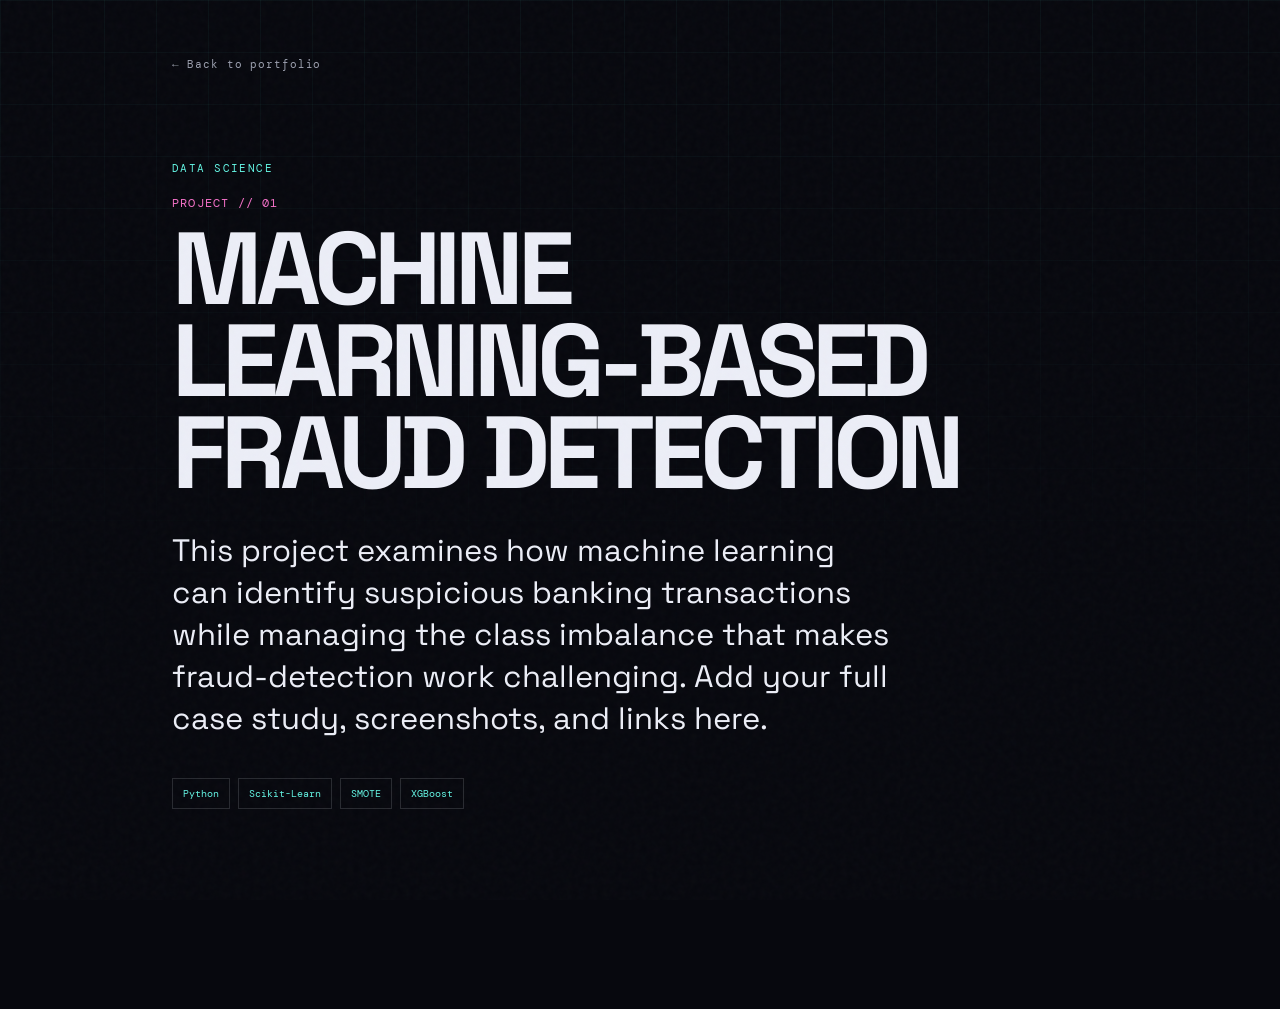
==== portfolio-site/project.html @ e12f3693 "updated porfolio" ====
<!doctype html>
<html lang="en">
  <head>
    <meta charset="UTF-8" />
    <meta name="viewport" content="width=device-width, initial-scale=1.0" />
    <meta name="theme-color" content="#07080e" />
    <link rel="icon" type="image/jpeg" href="assets/logo.jpg" />
    <title>Project | Amanuel Feyissa</title>
    <link rel="preconnect" href="https://fonts.googleapis.com" />
    <link rel="preconnect" href="https://fonts.gstatic.com" crossorigin />
    <link href="https://fonts.googleapis.com/css2?family=DM+Mono:wght@400;500&family=Space+Grotesk:wght@400;500;600;700&display=swap" rel="stylesheet" />
    <link rel="stylesheet" href="styles.css" />
    <link rel="stylesheet" href="styles-add.css" />
    <link rel="stylesheet" href="styles-project.css" />
  </head>
  <body>
    <div class="noise" aria-hidden="true"></div>
    <div class="grid" aria-hidden="true"></div>
    <main class="detail-wrap">
      <a class="back-link" href="index.html#work">← Back to portfolio</a>
      <p class="eyebrow" id="project-category"></p>
      <p class="project-number" id="project-number"></p>
      <h1 id="project-title"></h1>
      <p class="detail-intro" id="project-intro"></p>
      <div class="detail-tags" id="project-tags"></div>
    </main>
    <script src="content.js"></script>
    <script src="project-detail.js"></script>
  </body>
</html>
---- portfolio-site/styles.css ----
:root{--bg:#07080e;--panel:#10111a;--text:#eceef7;--muted:#9ca0af;--cyan:#63f5e4;--pink:#f270c7;--line:rgba(236,238,247,.15)}*{box-sizing:border-box}html{scroll-behavior:smooth}body{margin:0;background:var(--bg);color:var(--text);font-family:'Space Grotesk',sans-serif;overflow-x:hidden}.noise,.grid{position:fixed;inset:0;pointer-events:none}.grid{z-index:-2;background-image:linear-gradient(rgba(99,245,228,.045) 1px,transparent 1px),linear-gradient(90deg,rgba(99,245,228,.045) 1px,transparent 1px);background-size:52px 52px;mask-image:linear-gradient(to bottom,black,transparent 75%)}.noise{z-index:3;opacity:.035;background-image:url("data:image/svg+xml,%3Csvg viewBox='0 0 180 180' xmlns='http://www.w3.org/2000/svg'%3E%3Cfilter id='n'%3E%3CfeTurbulence type='fractalNoise' baseFrequency='.8' numOctaves='3' stitchTiles='stitch'/%3E%3C/filter%3E%3Crect width='100%25' height='100%25' filter='url(%23n)' opacity='.8'/%3E%3C/svg%3E")}.nav{height:76px;display:flex;justify-content:space-between;align-items:center;max-width:1280px;margin:auto;padding:0 32px;border-bottom:1px solid var(--line)}.brand{font:bold 25px 'DM Mono',monospace;color:var(--text);text-decoration:none}.brand span{color:var(--cyan)}nav{display:flex;gap:26px}nav a,.menu-button{font:12px 'DM Mono',monospace;letter-spacing:.08em;text-transform:uppercase;color:var(--muted);text-decoration:none}nav a:hover{color:var(--cyan)}.menu-button{display:none;background:transparent;border:0}.section{max-width:1280px;margin:auto;padding:118px 32px;border-bottom:1px solid var(--line)}.hero{min-height:calc(100vh - 76px);position:relative;display:flex;justify-content:center;flex-direction:column}.eyebrow,.project-main>p,.project-result>span,.recognition>span,.certs>span,.period{font:11px 'DM Mono',monospace;letter-spacing:.13em;color:var(--cyan);margin:0 0 20px}.hero h1,h2,h3{margin:0;letter-spacing:-.055em}.hero h1{max-width:900px;font-size:clamp(52px,9.3vw,132px);line-height:.87;text-transform:uppercase}.hero-role{font:500 clamp(17px,2.25vw,25px) 'DM Mono',monospace;color:var(--pink);margin:28px 0 16px}.hero-copy{font-size:18px;line-height:1.6;color:var(--muted);max-width:600px;margin:0}.hero-actions{display:flex;gap:14px;margin-top:38px}.button{border:1px solid var(--line);padding:15px 18px;color:var(--text);text-decoration:none;text-transform:uppercase;font:11px 'DM Mono',monospace;letter-spacing:.08em;transition:.2s}.button:hover{border-color:var(--cyan);color:var(--cyan)}.button.primary{background:var(--cyan);border-color:var(--cyan);color:#06100f}.button span{font-size:17px;margin-left:7px}.status{position:absolute;bottom:38px;font:11px 'DM Mono',monospace;color:var(--muted);letter-spacing:.06em}.status i{display:inline-block;width:8px;height:8px;background:var(--cyan);border-radius:50%;margin-right:9px;box-shadow:0 0 14px var(--cyan)}.hero-orb{position:absolute;right:5%;top:22%;width:min(31vw,390px);aspect-ratio:1;border:1px solid rgba(99,245,228,.25);border-radius:50%;animation:spin 30s linear infinite}.hero-orb:before,.hero-orb:after,.hero-orb span{content:'';position:absolute;inset:11%;border:1px solid rgba(242,112,199,.25);border-radius:50%;transform:rotate(52deg)}.hero-orb:after{inset:27%;border-color:var(--cyan);box-shadow:0 0 70px rgba(99,245,228,.13)}.hero-orb span:first-child{inset:-10%;border-color:rgba(99,245,228,.13);transform:rotate(75deg)}@keyframes spin{to{transform:rotate(360deg)}}h2{font-size:clamp(39px,6vw,78px);line-height:.95;text-transform:uppercase}h2 em{font-family:Georgia,serif;font-weight:400;color:var(--pink);text-transform:none}.about,.experience,.credentials{display:grid;grid-template-columns:minmax(230px,36%) 1fr;gap:8%}.large-copy{font-size:clamp(20px,2.5vw,31px);line-height:1.3;margin:0 0 52px}.stats{display:flex;border-block:1px solid var(--line);margin-bottom:30px}.stats div{flex:1;padding:18px 10px 18px 0}.stats div+div{border-left:1px solid var(--line);padding-left:18px}.stats strong{display:block;font-size:29px;color:var(--cyan)}.stats span,.strengths span{font:10px 'DM Mono',monospace;letter-spacing:.06em;color:var(--muted);text-transform:uppercase}.strengths{display:flex;flex-wrap:wrap;gap:8px}.strengths span,.tags span{border:1px solid var(--line);padding:8px 10px}.section-heading.wide{display:grid;grid-template-columns:1fr 1fr;column-gap:8%;margin-bottom:60px}.section-heading.wide .eyebrow{grid-column:1/-1}.section-heading.wide>p:last-child{color:var(--muted);line-height:1.6;max-width:300px;margin:0}.project{display:grid;grid-template-columns:8% 1fr 25%;gap:28px;padding:32px 0;border-top:1px solid var(--line)}.project:last-child{border-bottom:1px solid var(--line)}.project-id{font:13px 'DM Mono',monospace;color:var(--pink)}.project h3,.job h3,.education-item h3{font-size:clamp(23px,3vw,37px);line-height:1.05}.project-description{color:var(--muted);max-width:570px;line-height:1.55}.tags{display:flex;flex-wrap:wrap;gap:7px}.tags span{font:10px 'DM Mono',monospace;color:var(--cyan)}.project-result{border-left:1px solid var(--line);padding-left:25px;position:relative}.project-result p{color:var(--muted);line-height:1.45;margin:0;max-width:190px}.project-result a{position:absolute;right:0;bottom:0;font-size:28px;color:var(--text);text-decoration:none}.job{display:grid;grid-template-columns:180px 1fr;gap:32px;padding:0 0 37px;margin-bottom:37px;border-bottom:1px solid var(--line)}.job .period{color:var(--pink)}.company{color:var(--cyan);margin:7px 0 20px}.job ul{color:var(--muted);padding-left:17px;line-height:1.6;margin:0}.credentials-content{display:grid;gap:35px}.education-item{padding-bottom:24px;border-bottom:1px solid var(--line)}.education-item span{font:11px 'DM Mono',monospace;color:var(--pink)}.education-item p{color:var(--cyan);margin:7px 0}.education-item small{display:block;color:var(--muted);line-height:1.5;max-width:650px}.recognition,.certs{padding:22px;background:var(--panel);border-left:2px solid var(--cyan)}.recognition p{margin:0;line-height:1.55}.certs{border-color:var(--pink)}.certs ul{padding-left:17px;color:var(--muted);line-height:1.7;margin:0}.contact{min-height:70vh;display:flex;flex-direction:column;justify-content:center}.contact h2{margin-bottom:36px}.email{font-size:clamp(17px,2.8vw,35px);color:var(--cyan);text-decoration:none;overflow-wrap:anywhere}.email:hover{color:var(--pink)}.contact-meta{display:flex;gap:20px;flex-wrap:wrap;margin-top:34px;font:11px 'DM Mono',monospace;color:var(--muted)}.contact-meta a{color:var(--text)}footer{max-width:1280px;margin:auto;padding:24px 32px;display:flex;justify-content:space-between;color:var(--muted);font:10px 'DM Mono',monospace;letter-spacing:.08em}@media(max-width:700px){.nav,.section,footer{padding-left:20px;padding-right:20px}.section{padding-top:78px;padding-bottom:78px}.hero{min-height:720px}.hero-orb{width:220px;right:-42px;top:14%;opacity:.6}.menu-button{display:block}nav{display:none;position:absolute;top:76px;left:0;right:0;padding:20px;background:#0c0d14;border-bottom:1px solid var(--line);flex-direction:column;z-index:5}nav.open{display:flex}.about,.experience,.credentials{grid-template-columns:1fr;gap:45px}.section-heading.wide{display:block;margin-bottom:43px}.section-heading.wide h2{margin-bottom:20px}.project{grid-template-columns:42px 1fr;gap:14px}.project-result{grid-column:2;border:0;border-top:1px solid var(--line);padding:15px 35px 0 0}.job{grid-template-columns:1fr;gap:8px;padding-bottom:27px;margin-bottom:27px}.job .period{margin:0}.hero-actions{flex-wrap:wrap}.status{bottom:24px}footer{gap:11px;flex-direction:column}.stats strong{font-size:23px}}@media(prefers-reduced-motion:reduce){html{scroll-behavior:auto}.hero-orb{animation:none}}
---- portfolio-site/styles-add.css ----
a.project{text-decoration:none;color:inherit;transition:background .2s}a.project:hover{background:rgba(99,245,228,.03)}a.project:hover .project-arrow{color:var(--cyan)}.project-arrow{position:absolute;right:0;bottom:0;font-size:28px;color:var(--text)}.portrait-frame{position:absolute;right:8%;top:18%;z-index:1;width:min(25vw,310px);aspect-ratio:4/5;border:1px solid var(--cyan);padding:8px;background:var(--panel);transform:rotate(3deg)}.portrait-frame img{width:100%;height:100%;object-fit:cover;object-position:center 20%;filter:grayscale(1) contrast(1.18)}.portrait-frame span{position:absolute;right:-34px;bottom:16px;background:var(--pink);color:#160411;padding:7px 9px;font:10px 'DM Mono',monospace}.hero-orb{right:3%;top:17%;width:min(35vw,420px)}.skills-grid,.certification-grid{display:grid;grid-template-columns:repeat(2,1fr);gap:14px}.skill-card,.cert-card{background:rgba(16,17,26,.78);border:1px solid var(--line);padding:24px;display:flex;gap:20px;transition:transform .2s,border-color .2s}.skill-card:hover,.cert-card:hover{transform:translateY(-4px);border-color:var(--cyan)}.skill-mark,.cert-mark{display:grid;place-items:center;flex:0 0 57px;height:57px;border:1px solid var(--cyan);color:var(--cyan);font:600 15px 'DM Mono',monospace}.skill-card h3,.cert-card h3{font-size:19px;letter-spacing:-.03em;margin:2px 0 14px}.skill-items{display:flex;flex-wrap:wrap;gap:6px}.skill-items span{font:10px 'DM Mono',monospace;color:var(--muted);border:1px solid var(--line);padding:6px}.certification-grid{grid-template-columns:repeat(3,1fr)}.cert-card{display:block;min-height:190px}.cert-card p{font:10px 'DM Mono',monospace;letter-spacing:.08em;color:var(--cyan);margin:25px 0 9px}.cert-card span{font:10px 'DM Mono',monospace;color:var(--muted)}@media(max-width:700px){.portrait-frame{width:170px;right:20px;top:12%;opacity:.85}.hero-orb{width:220px;right:-42px;top:14%;opacity:.45}.skills-grid,.certification-grid{grid-template-columns:1fr}}
---- portfolio-site/styles-project.css ----
.detail-wrap{max-width:1000px;margin:auto;padding:52px 32px 120px}.back-link{display:inline-block;margin-bottom:90px;color:var(--muted);font:11px 'DM Mono',monospace;letter-spacing:.08em;text-decoration:none}.back-link:hover{color:var(--cyan)}.project-number{font:12px 'DM Mono',monospace;color:var(--pink);letter-spacing:.1em}.detail-wrap h1{max-width:850px;font-size:clamp(48px,8vw,105px);line-height:.9;text-transform:uppercase;margin:10px 0 30px;letter-spacing:-.06em}.detail-intro{max-width:720px;font-size:clamp(20px,3vw,31px);line-height:1.35;color:var(--text)}.detail-tags{display:flex;flex-wrap:wrap;gap:8px;margin:38px 0 80px}.detail-tags span{padding:8px 10px;border:1px solid var(--line);font:10px 'DM Mono',monospace;color:var(--cyan)}.detail-section{max-width:760px;border-top:1px solid var(--line);padding:35px 0}.detail-section h2{margin-bottom:24px}.detail-placeholder{color:var(--muted);font-size:17px;line-height:1.7}.detail-placeholder code{color:var(--cyan);font:13px 'DM Mono',monospace}.outcome>p:last-child{font-size:22px;line-height:1.4;color:var(--pink)}@media(max-width:700px){.detail-wrap{padding:32px 20px 80px}.back-link{margin-bottom:65px}}
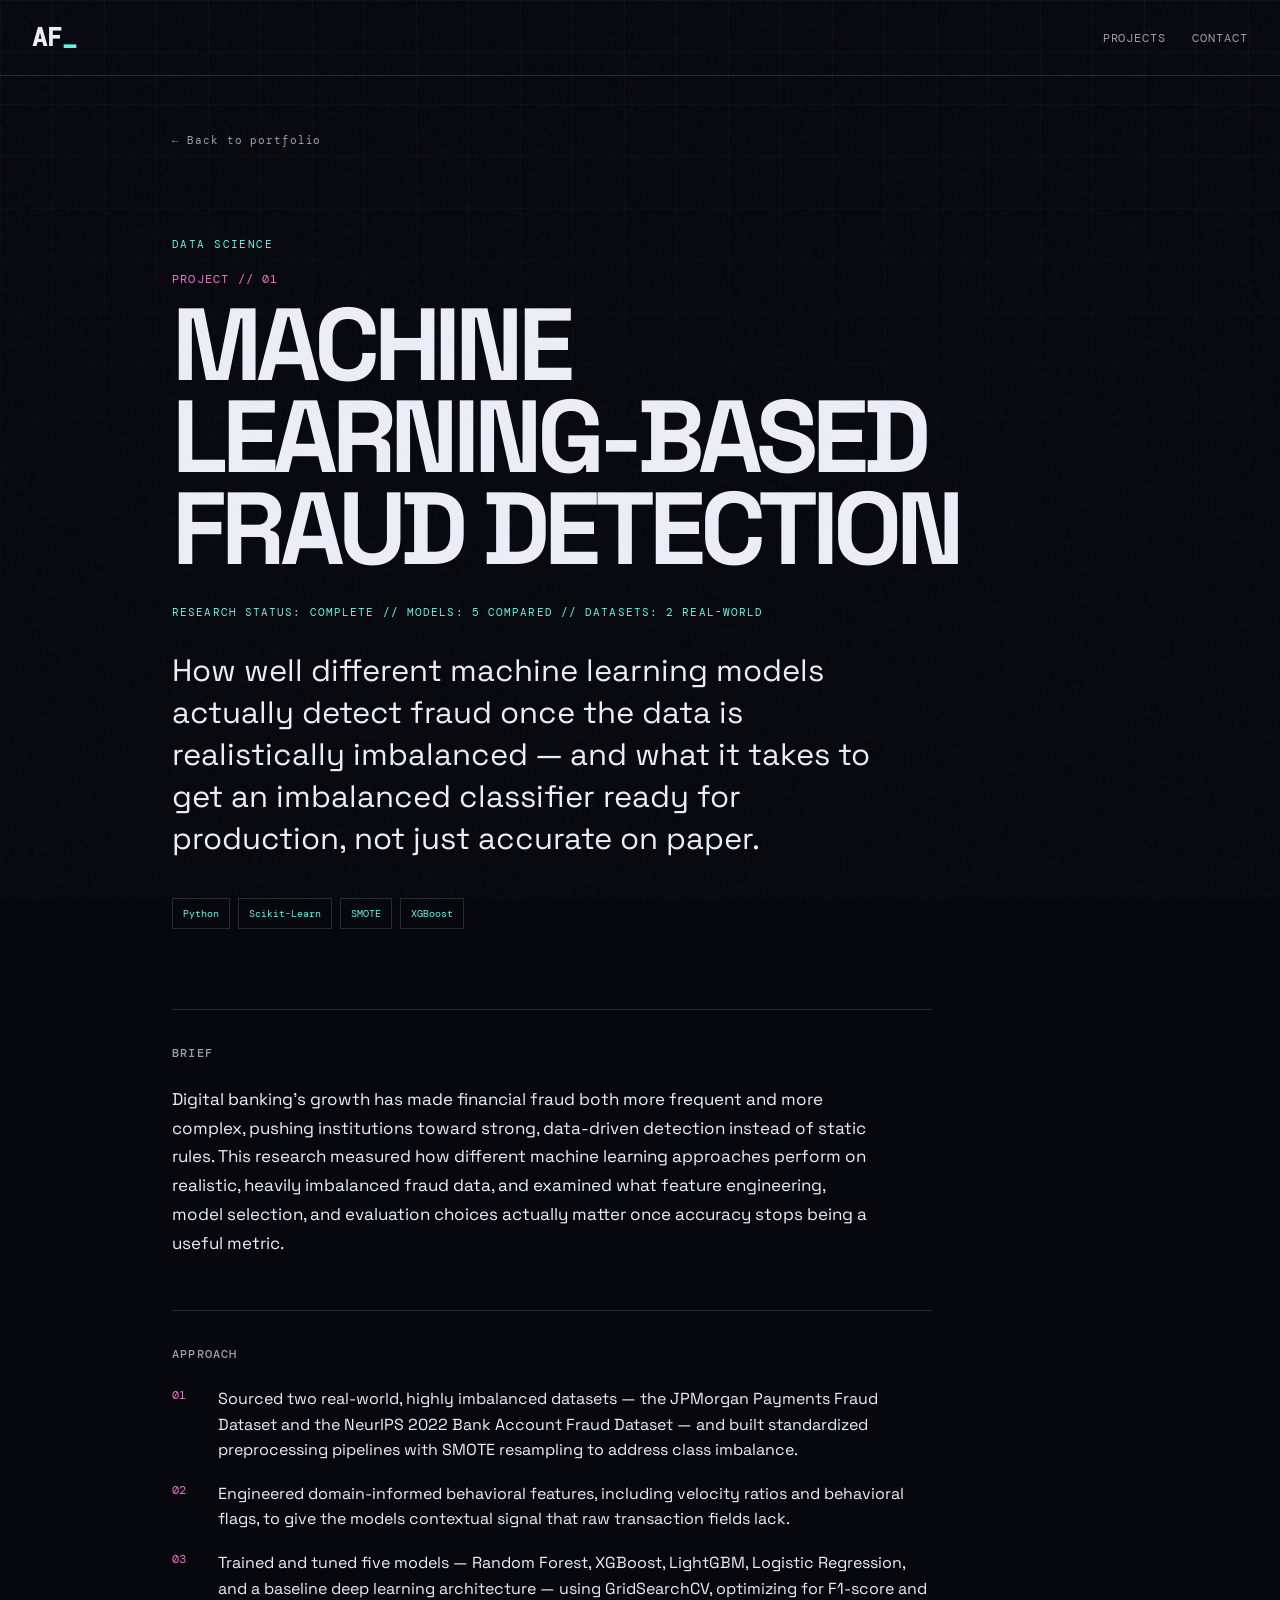
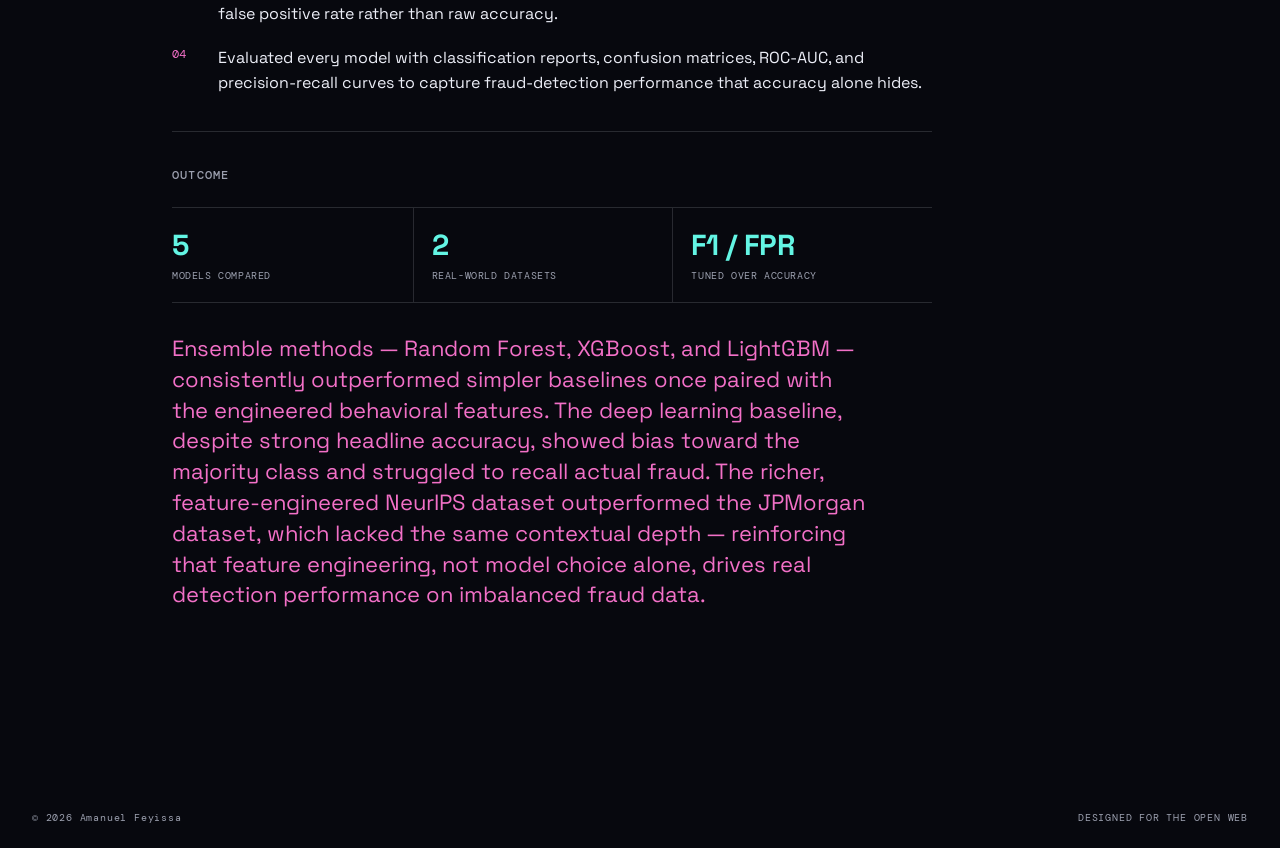
==== commit d623822d: "Fix critical UI bugs and build out real project case studies - Fix duplicate id="certifications" col" ====
--- a/portfolio-site/project.html
+++ b/portfolio-site/project.html
@@ -16,14 +16,33 @@
   <body>
     <div class="noise" aria-hidden="true"></div>
     <div class="grid" aria-hidden="true"></div>
+    <header class="nav"><a class="brand" href="index.html#top" aria-label="Home">AF<span>_</span></a><div class="mini-nav"><a href="index.html#work">Projects</a><a href="index.html#contact">Contact</a></div></header>
     <main class="detail-wrap">
       <a class="back-link" href="index.html#work">← Back to portfolio</a>
       <p class="eyebrow" id="project-category"></p>
       <p class="project-number" id="project-number"></p>
       <h1 id="project-title"></h1>
+      <p class="status-line" id="project-status"></p>
       <p class="detail-intro" id="project-intro"></p>
       <div class="detail-tags" id="project-tags"></div>
+
+      <section class="detail-section">
+        <h2>Brief</h2>
+        <p id="project-brief"></p>
+      </section>
+
+      <section class="detail-section">
+        <h2 id="project-approach-heading">Approach</h2>
+        <ul class="approach-list" id="project-approach"></ul>
+      </section>
+
+      <section class="detail-section outcome">
+        <h2>Outcome</h2>
+        <div class="stats" id="project-stats"></div>
+        <p id="project-outcome"></p>
+      </section>
     </main>
+    <footer><span>© <span id="year"></span> <span data-short-name></span></span><span>DESIGNED FOR THE OPEN WEB</span></footer>
     <script src="content.js"></script>
     <script src="project-detail.js"></script>
   </body>
--- a/portfolio-site/styles.css
+++ b/portfolio-site/styles.css
@@ -1 +1 @@
-:root{--bg:#07080e;--panel:#10111a;--text:#eceef7;--muted:#9ca0af;--cyan:#63f5e4;--pink:#f270c7;--line:rgba(236,238,247,.15)}*{box-sizing:border-box}html{scroll-behavior:smooth}body{margin:0;background:var(--bg);color:var(--text);font-family:'Space Grotesk',sans-serif;overflow-x:hidden}.noise,.grid{position:fixed;inset:0;pointer-events:none}.grid{z-index:-2;background-image:linear-gradient(rgba(99,245,228,.045) 1px,transparent 1px),linear-gradient(90deg,rgba(99,245,228,.045) 1px,transparent 1px);background-size:52px 52px;mask-image:linear-gradient(to bottom,black,transparent 75%)}.noise{z-index:3;opacity:.035;background-image:url("data:image/svg+xml,%3Csvg viewBox='0 0 180 180' xmlns='http://www.w3.org/2000/svg'%3E%3Cfilter id='n'%3E%3CfeTurbulence type='fractalNoise' baseFrequency='.8' numOctaves='3' stitchTiles='stitch'/%3E%3C/filter%3E%3Crect width='100%25' height='100%25' filter='url(%23n)' opacity='.8'/%3E%3C/svg%3E")}.nav{height:76px;display:flex;justify-content:space-between;align-items:center;max-width:1280px;margin:auto;padding:0 32px;border-bottom:1px solid var(--line)}.brand{font:bold 25px 'DM Mono',monospace;color:var(--text);text-decoration:none}.brand span{color:var(--cyan)}nav{display:flex;gap:26px}nav a,.menu-button{font:12px 'DM Mono',monospace;letter-spacing:.08em;text-transform:uppercase;color:var(--muted);text-decoration:none}nav a:hover{color:var(--cyan)}.menu-button{display:none;background:transparent;border:0}.section{max-width:1280px;margin:auto;padding:118px 32px;border-bottom:1px solid var(--line)}.hero{min-height:calc(100vh - 76px);position:relative;display:flex;justify-content:center;flex-direction:column}.eyebrow,.project-main>p,.project-result>span,.recognition>span,.certs>span,.period{font:11px 'DM Mono',monospace;letter-spacing:.13em;color:var(--cyan);margin:0 0 20px}.hero h1,h2,h3{margin:0;letter-spacing:-.055em}.hero h1{max-width:900px;font-size:clamp(52px,9.3vw,132px);line-height:.87;text-transform:uppercase}.hero-role{font:500 clamp(17px,2.25vw,25px) 'DM Mono',monospace;color:var(--pink);margin:28px 0 16px}.hero-copy{font-size:18px;line-height:1.6;color:var(--muted);max-width:600px;margin:0}.hero-actions{display:flex;gap:14px;margin-top:38px}.button{border:1px solid var(--line);padding:15px 18px;color:var(--text);text-decoration:none;text-transform:uppercase;font:11px 'DM Mono',monospace;letter-spacing:.08em;transition:.2s}.button:hover{border-color:var(--cyan);color:var(--cyan)}.button.primary{background:var(--cyan);border-color:var(--cyan);color:#06100f}.button span{font-size:17px;margin-left:7px}.status{position:absolute;bottom:38px;font:11px 'DM Mono',monospace;color:var(--muted);letter-spacing:.06em}.status i{display:inline-block;width:8px;height:8px;background:var(--cyan);border-radius:50%;margin-right:9px;box-shadow:0 0 14px var(--cyan)}.hero-orb{position:absolute;right:5%;top:22%;width:min(31vw,390px);aspect-ratio:1;border:1px solid rgba(99,245,228,.25);border-radius:50%;animation:spin 30s linear infinite}.hero-orb:before,.hero-orb:after,.hero-orb span{content:'';position:absolute;inset:11%;border:1px solid rgba(242,112,199,.25);border-radius:50%;transform:rotate(52deg)}.hero-orb:after{inset:27%;border-color:var(--cyan);box-shadow:0 0 70px rgba(99,245,228,.13)}.hero-orb span:first-child{inset:-10%;border-color:rgba(99,245,228,.13);transform:rotate(75deg)}@keyframes spin{to{transform:rotate(360deg)}}h2{font-size:clamp(39px,6vw,78px);line-height:.95;text-transform:uppercase}h2 em{font-family:Georgia,serif;font-weight:400;color:var(--pink);text-transform:none}.about,.experience,.credentials{display:grid;grid-template-columns:minmax(230px,36%) 1fr;gap:8%}.large-copy{font-size:clamp(20px,2.5vw,31px);line-height:1.3;margin:0 0 52px}.stats{display:flex;border-block:1px solid var(--line);margin-bottom:30px}.stats div{flex:1;padding:18px 10px 18px 0}.stats div+div{border-left:1px solid var(--line);padding-left:18px}.stats strong{display:block;font-size:29px;color:var(--cyan)}.stats span,.strengths span{font:10px 'DM Mono',monospace;letter-spacing:.06em;color:var(--muted);text-transform:uppercase}.strengths{display:flex;flex-wrap:wrap;gap:8px}.strengths span,.tags span{border:1px solid var(--line);padding:8px 10px}.section-heading.wide{display:grid;grid-template-columns:1fr 1fr;column-gap:8%;margin-bottom:60px}.section-heading.wide .eyebrow{grid-column:1/-1}.section-heading.wide>p:last-child{color:var(--muted);line-height:1.6;max-width:300px;margin:0}.project{display:grid;grid-template-columns:8% 1fr 25%;gap:28px;padding:32px 0;border-top:1px solid var(--line)}.project:last-child{border-bottom:1px solid var(--line)}.project-id{font:13px 'DM Mono',monospace;color:var(--pink)}.project h3,.job h3,.education-item h3{font-size:clamp(23px,3vw,37px);line-height:1.05}.project-description{color:var(--muted);max-width:570px;line-height:1.55}.tags{display:flex;flex-wrap:wrap;gap:7px}.tags span{font:10px 'DM Mono',monospace;color:var(--cyan)}.project-result{border-left:1px solid var(--line);padding-left:25px;position:relative}.project-result p{color:var(--muted);line-height:1.45;margin:0;max-width:190px}.project-result a{position:absolute;right:0;bottom:0;font-size:28px;color:var(--text);text-decoration:none}.job{display:grid;grid-template-columns:180px 1fr;gap:32px;padding:0 0 37px;margin-bottom:37px;border-bottom:1px solid var(--line)}.job .period{color:var(--pink)}.company{color:var(--cyan);margin:7px 0 20px}.job ul{color:var(--muted);padding-left:17px;line-height:1.6;margin:0}.credentials-content{display:grid;gap:35px}.education-item{padding-bottom:24px;border-bottom:1px solid var(--line)}.education-item span{font:11px 'DM Mono',monospace;color:var(--pink)}.education-item p{color:var(--cyan);margin:7px 0}.education-item small{display:block;color:var(--muted);line-height:1.5;max-width:650px}.recognition,.certs{padding:22px;background:var(--panel);border-left:2px solid var(--cyan)}.recognition p{margin:0;line-height:1.55}.certs{border-color:var(--pink)}.certs ul{padding-left:17px;color:var(--muted);line-height:1.7;margin:0}.contact{min-height:70vh;display:flex;flex-direction:column;justify-content:center}.contact h2{margin-bottom:36px}.email{font-size:clamp(17px,2.8vw,35px);color:var(--cyan);text-decoration:none;overflow-wrap:anywhere}.email:hover{color:var(--pink)}.contact-meta{display:flex;gap:20px;flex-wrap:wrap;margin-top:34px;font:11px 'DM Mono',monospace;color:var(--muted)}.contact-meta a{color:var(--text)}footer{max-width:1280px;margin:auto;padding:24px 32px;display:flex;justify-content:space-between;color:var(--muted);font:10px 'DM Mono',monospace;letter-spacing:.08em}@media(max-width:700px){.nav,.section,footer{padding-left:20px;padding-right:20px}.section{padding-top:78px;padding-bottom:78px}.hero{min-height:720px}.hero-orb{width:220px;right:-42px;top:14%;opacity:.6}.menu-button{display:block}nav{display:none;position:absolute;top:76px;left:0;right:0;padding:20px;background:#0c0d14;border-bottom:1px solid var(--line);flex-direction:column;z-index:5}nav.open{display:flex}.about,.experience,.credentials{grid-template-columns:1fr;gap:45px}.section-heading.wide{display:block;margin-bottom:43px}.section-heading.wide h2{margin-bottom:20px}.project{grid-template-columns:42px 1fr;gap:14px}.project-result{grid-column:2;border:0;border-top:1px solid var(--line);padding:15px 35px 0 0}.job{grid-template-columns:1fr;gap:8px;padding-bottom:27px;margin-bottom:27px}.job .period{margin:0}.hero-actions{flex-wrap:wrap}.status{bottom:24px}footer{gap:11px;flex-direction:column}.stats strong{font-size:23px}}@media(prefers-reduced-motion:reduce){html{scroll-behavior:auto}.hero-orb{animation:none}}
+:root{--bg:#07080e;--panel:#10111a;--text:#eceef7;--muted:#9ca0af;--cyan:#63f5e4;--pink:#f270c7;--line:rgba(236,238,247,.15)}*{box-sizing:border-box}html{scroll-behavior:smooth}body{margin:0;background:var(--bg);color:var(--text);font-family:'Space Grotesk',sans-serif;overflow-x:hidden}.noise,.grid{position:fixed;inset:0;pointer-events:none}.grid{z-index:-2;background-image:linear-gradient(rgba(99,245,228,.045) 1px,transparent 1px),linear-gradient(90deg,rgba(99,245,228,.045) 1px,transparent 1px);background-size:52px 52px;mask-image:linear-gradient(to bottom,black,transparent 75%)}.noise{z-index:3;opacity:.035;background-image:url("data:image/svg+xml,%3Csvg viewBox='0 0 180 180' xmlns='http://www.w3.org/2000/svg'%3E%3Cfilter id='n'%3E%3CfeTurbulence type='fractalNoise' baseFrequency='.8' numOctaves='3' stitchTiles='stitch'/%3E%3C/filter%3E%3Crect width='100%25' height='100%25' filter='url(%23n)' opacity='.8'/%3E%3C/svg%3E")}.nav{height:76px;display:flex;justify-content:space-between;align-items:center;max-width:1280px;margin:auto;padding:0 32px;border-bottom:1px solid var(--line)}.brand{font:bold 25px 'DM Mono',monospace;color:var(--text);text-decoration:none}.brand span{color:var(--cyan)}nav{display:flex;gap:26px}nav a,.menu-button{font:12px 'DM Mono',monospace;letter-spacing:.08em;text-transform:uppercase;color:var(--muted);text-decoration:none}nav a:hover{color:var(--cyan)}.menu-button{display:none;background:transparent;border:0}.section{max-width:1280px;margin:auto;padding:118px 32px;border-bottom:1px solid var(--line)}.hero{min-height:calc(100vh - 76px);position:relative;display:flex;justify-content:center;flex-direction:column}.eyebrow,.project-main>p,.project-result>span,.recognition>span,.certs>span,.period{font:11px 'DM Mono',monospace;letter-spacing:.13em;color:var(--cyan);margin:0 0 20px}.hero h1,h2,h3{margin:0;letter-spacing:-.055em}.hero h1{max-width:min(900px,58%);font-size:clamp(52px,9.3vw,132px);line-height:.87;text-transform:uppercase}.hero-role{font:500 clamp(17px,2.25vw,25px) 'DM Mono',monospace;color:var(--pink);margin:28px 0 16px}.hero-copy{font-size:18px;line-height:1.6;color:var(--muted);max-width:600px;margin:0}.hero-actions{display:flex;gap:14px;margin-top:38px}.button{border:1px solid var(--line);padding:15px 18px;color:var(--text);text-decoration:none;text-transform:uppercase;font:11px 'DM Mono',monospace;letter-spacing:.08em;transition:.2s}.button:hover{border-color:var(--cyan);color:var(--cyan)}.button.primary{background:var(--cyan);border-color:var(--cyan);color:#06100f}.button span{font-size:17px;margin-left:7px}.status{position:absolute;bottom:38px;font:11px 'DM Mono',monospace;color:var(--muted);letter-spacing:.06em}.status i{display:inline-block;width:8px;height:8px;background:var(--cyan);border-radius:50%;margin-right:9px;box-shadow:0 0 14px var(--cyan)}.hero-orb{position:absolute;right:5%;top:22%;width:min(31vw,390px);aspect-ratio:1;border:1px solid rgba(99,245,228,.25);border-radius:50%;animation:spin 30s linear infinite}.hero-orb:before,.hero-orb:after,.hero-orb span{content:'';position:absolute;inset:11%;border:1px solid rgba(242,112,199,.25);border-radius:50%;transform:rotate(52deg)}.hero-orb:after{inset:27%;border-color:var(--cyan);box-shadow:0 0 70px rgba(99,245,228,.13)}.hero-orb span:first-child{inset:-10%;border-color:rgba(99,245,228,.13);transform:rotate(75deg)}@keyframes spin{to{transform:rotate(360deg)}}h2{font-size:clamp(39px,6vw,78px);line-height:.95;text-transform:uppercase}h2 em{font-family:Georgia,serif;font-weight:400;color:var(--pink);text-transform:none}.about,.experience,.credentials{display:grid;grid-template-columns:minmax(230px,36%) 1fr;gap:8%}.large-copy{font-size:clamp(20px,2.5vw,31px);line-height:1.3;margin:0 0 52px}.stats{display:flex;border-block:1px solid var(--line);margin-bottom:30px}.stats div{flex:1;padding:18px 10px 18px 0}.stats div+div{border-left:1px solid var(--line);padding-left:18px}.stats strong{display:block;font-size:29px;color:var(--cyan)}.stats span,.strengths span{font:10px 'DM Mono',monospace;letter-spacing:.06em;color:var(--muted);text-transform:uppercase}.strengths{display:flex;flex-wrap:wrap;gap:8px}.strengths span,.tags span{border:1px solid var(--line);padding:8px 10px}.section-heading.wide{display:grid;grid-template-columns:1fr 1fr;column-gap:8%;margin-bottom:60px}.section-heading.wide .eyebrow{grid-column:1/-1}.section-heading.wide>p:last-child{color:var(--muted);line-height:1.6;max-width:300px;margin:0}.project{display:grid;grid-template-columns:8% 1fr 25%;gap:28px;padding:32px 0;border-top:1px solid var(--line)}.project:last-child{border-bottom:1px solid var(--line)}.project-id{font:13px 'DM Mono',monospace;color:var(--pink)}.project h3,.job h3,.education-item h3{font-size:clamp(23px,3vw,37px);line-height:1.05}.project-description{color:var(--muted);max-width:570px;line-height:1.55}.tags{display:flex;flex-wrap:wrap;gap:7px}.tags span{font:10px 'DM Mono',monospace;color:var(--cyan)}.project-result{border-left:1px solid var(--line);padding-left:25px;position:relative}.project-result p{color:var(--muted);line-height:1.45;margin:0;max-width:190px}.project-result a{position:absolute;right:0;bottom:0;font-size:28px;color:var(--text);text-decoration:none}.job{display:grid;grid-template-columns:180px 1fr;gap:32px;padding:0 0 37px;margin-bottom:37px;border-bottom:1px solid var(--line)}.job .period{color:var(--pink)}.company{color:var(--cyan);margin:7px 0 20px}.job ul{color:var(--muted);padding-left:17px;line-height:1.6;margin:0}.credentials-content{display:grid;gap:35px}.education-item{padding-bottom:24px;border-bottom:1px solid var(--line)}.education-item span{font:11px 'DM Mono',monospace;color:var(--pink)}.education-item p{color:var(--cyan);margin:7px 0}.education-item small{display:block;color:var(--muted);line-height:1.5;max-width:650px}.recognition,.certs{padding:22px;background:var(--panel);border-left:2px solid var(--cyan)}.recognition p{margin:0;line-height:1.55}.certs{border-color:var(--pink)}.certs ul{padding-left:17px;color:var(--muted);line-height:1.7;margin:0}.contact{min-height:70vh;display:flex;flex-direction:column;justify-content:center}.contact h2{margin-bottom:36px}.email{font-size:clamp(17px,2.8vw,35px);color:var(--cyan);text-decoration:none;overflow-wrap:anywhere}.email:hover{color:var(--pink)}.contact-meta{display:flex;gap:20px;flex-wrap:wrap;margin-top:34px;font:11px 'DM Mono',monospace;color:var(--muted)}.contact-meta a{color:var(--text)}footer{max-width:1280px;margin:auto;padding:24px 32px;display:flex;justify-content:space-between;color:var(--muted);font:10px 'DM Mono',monospace;letter-spacing:.08em}@media(max-width:700px){.nav,.section,footer{padding-left:20px;padding-right:20px}.section{padding-top:78px;padding-bottom:78px}.hero{min-height:720px}.hero-orb{width:220px;right:-42px;top:14%;opacity:.6}.menu-button{display:block}nav{display:none;position:absolute;top:76px;left:0;right:0;padding:20px;background:#0c0d14;border-bottom:1px solid var(--line);flex-direction:column;z-index:5}nav.open{display:flex}.about,.experience,.credentials{grid-template-columns:1fr;gap:45px}.section-heading.wide{display:block;margin-bottom:43px}.section-heading.wide h2{margin-bottom:20px}.project{grid-template-columns:42px 1fr;gap:14px}.project-result{grid-column:2;border:0;border-top:1px solid var(--line);padding:15px 35px 0 0}.job{grid-template-columns:1fr;gap:8px;padding-bottom:27px;margin-bottom:27px}.job .period{margin:0}.hero-actions{flex-wrap:wrap}.status{bottom:24px}footer{gap:11px;flex-direction:column}.stats strong{font-size:23px}}@media(prefers-reduced-motion:reduce){html{scroll-behavior:auto}.hero-orb{animation:none}}
--- a/portfolio-site/styles-add.css
+++ b/portfolio-site/styles-add.css
@@ -1 +1 @@
-a.project{text-decoration:none;color:inherit;transition:background .2s}a.project:hover{background:rgba(99,245,228,.03)}a.project:hover .project-arrow{color:var(--cyan)}.project-arrow{position:absolute;right:0;bottom:0;font-size:28px;color:var(--text)}.portrait-frame{position:absolute;right:8%;top:18%;z-index:1;width:min(25vw,310px);aspect-ratio:4/5;border:1px solid var(--cyan);padding:8px;background:var(--panel);transform:rotate(3deg)}.portrait-frame img{width:100%;height:100%;object-fit:cover;object-position:center 20%;filter:grayscale(1) contrast(1.18)}.portrait-frame span{position:absolute;right:-34px;bottom:16px;background:var(--pink);color:#160411;padding:7px 9px;font:10px 'DM Mono',monospace}.hero-orb{right:3%;top:17%;width:min(35vw,420px)}.skills-grid,.certification-grid{display:grid;grid-template-columns:repeat(2,1fr);gap:14px}.skill-card,.cert-card{background:rgba(16,17,26,.78);border:1px solid var(--line);padding:24px;display:flex;gap:20px;transition:transform .2s,border-color .2s}.skill-card:hover,.cert-card:hover{transform:translateY(-4px);border-color:var(--cyan)}.skill-mark,.cert-mark{display:grid;place-items:center;flex:0 0 57px;height:57px;border:1px solid var(--cyan);color:var(--cyan);font:600 15px 'DM Mono',monospace}.skill-card h3,.cert-card h3{font-size:19px;letter-spacing:-.03em;margin:2px 0 14px}.skill-items{display:flex;flex-wrap:wrap;gap:6px}.skill-items span{font:10px 'DM Mono',monospace;color:var(--muted);border:1px solid var(--line);padding:6px}.certification-grid{grid-template-columns:repeat(3,1fr)}.cert-card{display:block;min-height:190px}.cert-card p{font:10px 'DM Mono',monospace;letter-spacing:.08em;color:var(--cyan);margin:25px 0 9px}.cert-card span{font:10px 'DM Mono',monospace;color:var(--muted)}@media(max-width:700px){.portrait-frame{width:170px;right:20px;top:12%;opacity:.85}.hero-orb{width:220px;right:-42px;top:14%;opacity:.45}.skills-grid,.certification-grid{grid-template-columns:1fr}}
+a.project{text-decoration:none;color:inherit;transition:background .2s}a.project:hover{background:rgba(99,245,228,.03)}a.project:hover .project-arrow{color:var(--cyan)}.project-arrow{position:absolute;right:0;bottom:0;font-size:28px;color:var(--text)}.portrait-frame{position:absolute;right:8%;top:18%;z-index:1;width:min(25vw,310px);aspect-ratio:4/5;border:1px solid var(--cyan);padding:8px;background:var(--panel);transform:rotate(3deg)}.portrait-frame img{width:100%;height:100%;object-fit:cover;object-position:center 20%;filter:grayscale(1) contrast(1.18)}.portrait-frame span{position:absolute;right:-34px;bottom:16px;background:var(--pink);color:#160411;padding:7px 9px;font:10px 'DM Mono',monospace}.hero-orb{right:3%;top:17%;width:min(35vw,420px)}.skills-grid,.certification-grid{display:grid;grid-template-columns:repeat(2,1fr);gap:14px}.skill-card,.cert-card{background:rgba(16,17,26,.78);border:1px solid var(--line);padding:24px;display:flex;gap:20px;transition:transform .2s,border-color .2s}.skill-card:hover,.cert-card:hover{transform:translateY(-4px);border-color:var(--cyan)}.skill-mark,.cert-mark{display:grid;place-items:center;flex:0 0 57px;height:57px;border:1px solid var(--cyan);color:var(--cyan);font:600 15px 'DM Mono',monospace}.skill-card h3,.cert-card h3{font-size:19px;letter-spacing:-.03em;margin:2px 0 14px}.skill-items{display:flex;flex-wrap:wrap;gap:6px}.skill-items span{font:10px 'DM Mono',monospace;color:var(--muted);border:1px solid var(--line);padding:6px}.certification-grid{grid-template-columns:repeat(3,1fr)}.cert-card{display:block;min-height:190px}.cert-card p{font:10px 'DM Mono',monospace;letter-spacing:.08em;color:var(--cyan);margin:25px 0 9px}.cert-card span{font:10px 'DM Mono',monospace;color:var(--muted)}@media(max-width:700px){.portrait-frame{position:relative;width:180px;right:auto;top:auto;margin:32px auto 0;opacity:1}.hero-orb{display:none}.skills-grid,.certification-grid{grid-template-columns:1fr}}
--- a/portfolio-site/styles-project.css
+++ b/portfolio-site/styles-project.css
@@ -1 +1,2 @@
-.detail-wrap{max-width:1000px;margin:auto;padding:52px 32px 120px}.back-link{display:inline-block;margin-bottom:90px;color:var(--muted);font:11px 'DM Mono',monospace;letter-spacing:.08em;text-decoration:none}.back-link:hover{color:var(--cyan)}.project-number{font:12px 'DM Mono',monospace;color:var(--pink);letter-spacing:.1em}.detail-wrap h1{max-width:850px;font-size:clamp(48px,8vw,105px);line-height:.9;text-transform:uppercase;margin:10px 0 30px;letter-spacing:-.06em}.detail-intro{max-width:720px;font-size:clamp(20px,3vw,31px);line-height:1.35;color:var(--text)}.detail-tags{display:flex;flex-wrap:wrap;gap:8px;margin:38px 0 80px}.detail-tags span{padding:8px 10px;border:1px solid var(--line);font:10px 'DM Mono',monospace;color:var(--cyan)}.detail-section{max-width:760px;border-top:1px solid var(--line);padding:35px 0}.detail-section h2{margin-bottom:24px}.detail-placeholder{color:var(--muted);font-size:17px;line-height:1.7}.detail-placeholder code{color:var(--cyan);font:13px 'DM Mono',monospace}.outcome>p:last-child{font-size:22px;line-height:1.4;color:var(--pink)}@media(max-width:700px){.detail-wrap{padding:32px 20px 80px}.back-link{margin-bottom:65px}}
+.mini-nav{display:flex;gap:26px}.mini-nav a{font:12px 'DM Mono',monospace;letter-spacing:.08em;text-transform:uppercase;color:var(--muted);text-decoration:none}.mini-nav a:hover{color:var(--cyan)}
+.detail-wrap{max-width:1000px;margin:auto;padding:52px 32px 120px}.back-link{display:inline-block;margin-bottom:90px;color:var(--muted);font:11px 'DM Mono',monospace;letter-spacing:.08em;text-decoration:none}.back-link:hover{color:var(--cyan)}.project-number{font:12px 'DM Mono',monospace;color:var(--pink);letter-spacing:.1em}.detail-wrap h1{max-width:850px;font-size:clamp(48px,8vw,105px);line-height:.9;text-transform:uppercase;margin:10px 0 30px;letter-spacing:-.06em}.status-line{font:11px 'DM Mono',monospace;letter-spacing:.1em;color:var(--cyan);margin:0 0 26px}.detail-intro{max-width:720px;font-size:clamp(20px,3vw,31px);line-height:1.35;color:var(--text)}.detail-tags{display:flex;flex-wrap:wrap;gap:8px;margin:38px 0 80px}.detail-tags span{padding:8px 10px;border:1px solid var(--line);font:10px 'DM Mono',monospace;color:var(--cyan)}.detail-section{max-width:760px;border-top:1px solid var(--line);padding:35px 0}.detail-section h2{margin-bottom:24px;font:500 12px 'DM Mono',monospace;letter-spacing:.1em;text-transform:uppercase;color:var(--muted)}.detail-section p{color:var(--text);font-size:17px;line-height:1.7;max-width:700px}.approach-list{list-style:none;margin:0;padding:0;display:grid;gap:18px}.approach-list.steps{counter-reset:step}.approach-list.steps li{position:relative;padding-left:46px;color:var(--text);font-size:16px;line-height:1.6}.approach-list.steps li:before{counter-increment:step;content:counter(step,decimal-leading-zero);position:absolute;left:0;top:1px;font:12px 'DM Mono',monospace;color:var(--pink)}.approach-list.capabilities{display:flex;flex-wrap:wrap;gap:12px}.approach-list.capabilities li{flex:1 1 280px;border:1px solid var(--line);padding:16px 18px;color:var(--muted);font-size:15px;line-height:1.55}.outcome .stats{margin-top:8px}.outcome>p:last-child{font-size:22px;line-height:1.4;color:var(--pink);max-width:700px}@media(max-width:700px){.detail-wrap{padding:32px 20px 80px}.back-link{margin-bottom:65px}}
